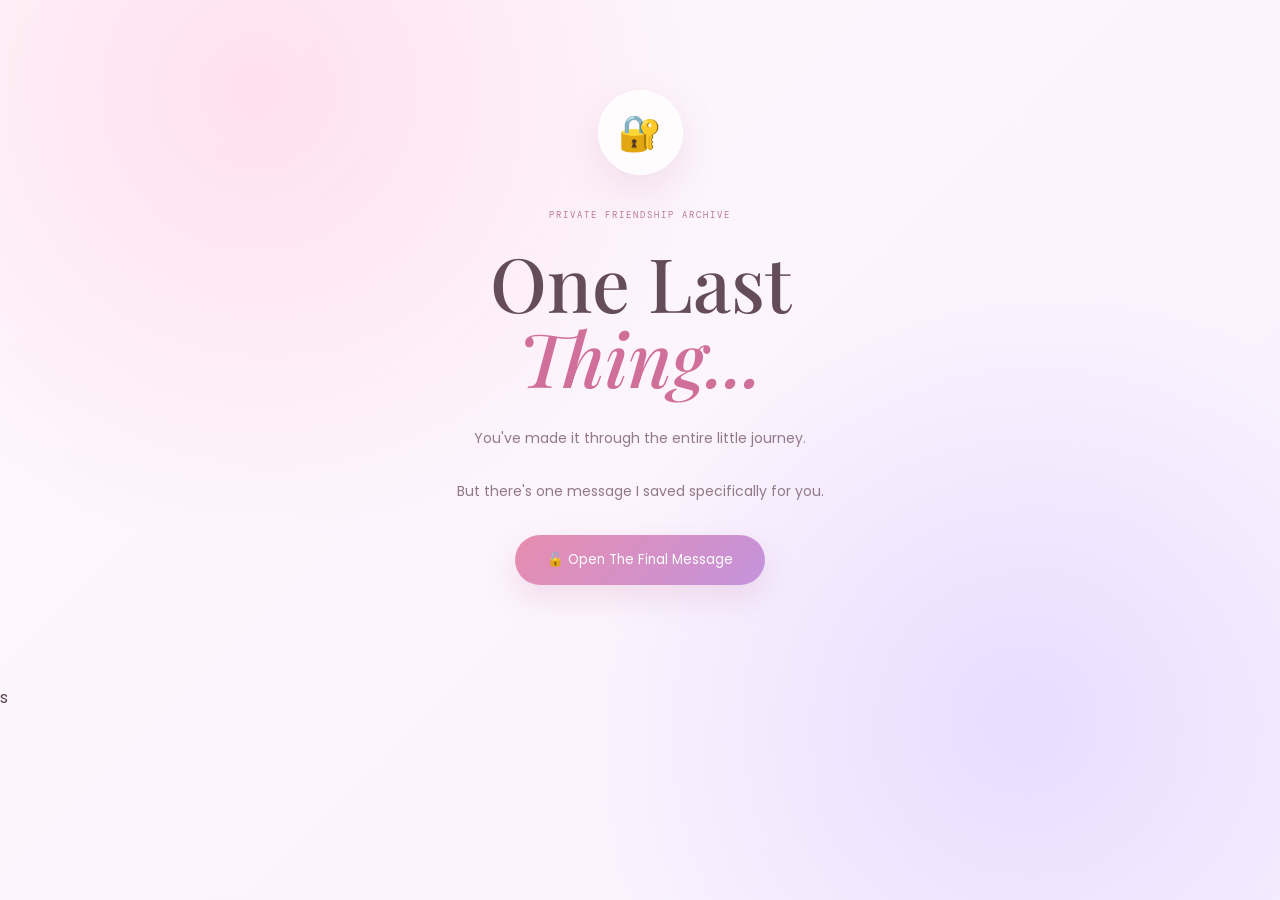
==== final.html @ cab94ed9 "Add files via upload" ====
<!DOCTYPE html>
<html lang="en">

<head>

    <meta charset="UTF-8">

    <meta
        name="viewport"
        content="width=device-width, initial-scale=1.0"
    >

    <title>One Last Thing ♡</title>

    <link
        rel="stylesheet"
        href="style.css"
    >

</head>


<body class="final-page">


    <!-- =========================
         BACKGROUND
    ========================== -->

    <div class="final-background">

        <span>♡</span>
        <span>✦</span>
        <span>🌸</span>
        <span>♡</span>
        <span>🦋</span>
        <span>✧</span>
        <span>🌷</span>
        <span>♡</span>

    </div>


    <!-- =========================
         FINAL CONTAINER
    ========================== -->

    <main class="final-container">


        <!-- =========================
             LOCKED INTRO
        ========================== -->

        <section
            id="finalIntro"
            class="final-intro"
        >

            <div class="final-lock">

                🔐

            </div>


            <span class="final-system">

                PRIVATE FRIENDSHIP ARCHIVE

            </span>


            <h1>

                One Last

                <span>Thing...</span>

            </h1>


            <p>

                You've made it through
                the entire little journey.

                <br><br>

                But there's one message
                I saved specifically for you.

            </p>


            <button
                class="unlock-button"
                onclick="unlockFinal()"
            >

                🔓 Open The Final Message

            </button>

        </section>


        <!-- =========================
             FINAL MESSAGE
        ========================== -->

        <section
            id="finalMessage"
            class="final-message"
        >


            <div class="final-flower">

                🌷

            </div>


            <span class="final-label">

                TO SOMEONE VERY SPECIAL

            </span>


            <h2>

                Happy Birthday,

                <span>Beautiful Soul ♡</span>

            </h2>


            <div class="final-divider">

                ✦ ───────── ✦

            </div>


            <!-- PERSONAL MESSAGE -->

            <div class="final-letter">


                <p>

                    Eight years.

                </p>


                <p>

                    Honestly, when I think about it,
                    I don't even know how eight years
                    passed so quickly.

                </p>


                <p>

                    We've been through different
                    seasons of life, different places,
                    different situations and so many
                    changes.

                    And even though distance means
                    we can't always be there beside
                    each other...

                    somehow, our friendship never
                    really felt distant.

                </p>


                <p>

                    That's something I'll always be
                    grateful for.

                </p>


                <p>

                    You're one of those people who
                    became a part of my life without
                    me realizing just how important
                    that would become.

                </p>


                <p>

                    And after eight years, I just want
                    you to know that I'm genuinely
                    thankful that I met you.

                </p>


                <p>

                    Thank you for every conversation.

                    Every laugh.

                    Every random moment.

                    Every memory.

                    And even the moments where we
                    didn't talk but somehow still
                    remained friends.

                </p>


                <p>

                    I hope you never forget how
                    special you are.

                </p>


                <p>

                    Not just today because it's your
                    birthday...

                    but every day.

                </p>


                <p class="final-highlight">

                    I hope life is kind to you.

                    I hope you achieve the things
                    you've been dreaming about.

                    I hope you meet people who
                    appreciate your heart.

                    And I hope you always have a
                    reason to smile. My PUBG BUDDY!

                </p>


                <p>

                    And wherever life takes us...

                    I hope we never become strangers.

                </p>


                <p>

                    Eight years down.

                    Hopefully many more to go.

                </p>


                <p class="signature">

                    Happy Birthday. ♡

                    <br><br>

                    I'm really glad you're part
                    of my story. Oh wag iiyak ha enjoy mo lang birthday mo. Hahaha (alam konaman dika iiyak tho, pero incase  hahaha)
                </p>


            </div>


            <!-- =========================
                 YEARS BADGE
            ========================== -->

            <div class="final-years">

                <strong>

                    8

                </strong>

                <span>

                    YEARS

                    <br>

                    OF FRIENDSHIP

                </span>

            </div>


            <!-- =========================
                 FINAL BUTTON
            ========================== -->

            <button
                class="forever-button"
                onclick="showEnding()"
            >

                🌸 Keep This Message

            </button>


        </section>


        <!-- =========================
             FINAL ENDING
        ========================== -->

        <section
            id="finalEnding"
            class="final-ending"
        >

            <div class="ending-hearts">

                ♡　♡　♡

            </div>


            <div class="big-heart">

                💗

            </div>


            <h2>

                And that's it.

            </h2>


            <p>

                No more surprises.

                <br>

                No more hidden pages.

                <br><br>

                Just one simple truth:

            </p>


            <h3>

                I'm really lucky

                <span>

                    to call you my friend.

                </span>

            </h3>


            <div class="ending-flower">

                🌷

            </div>


            <p class="ending-small">

                Happy Birthday, always. Enjoy your special day!♡

            </p>


            <div class="ending-year">

                2018 — ∞

            </div>

        </section>


    </main>


    <script>

        function unlockFinal() {

            const intro =
                document.getElementById(
                    "finalIntro"
                );

            const message =
                document.getElementById(
                    "finalMessage"
                );


            intro.classList.add(
                "unlocking"
            );


            setTimeout(() => {

                intro.style.display =
                    "none";

                message.classList.add(
                    "show"
                );


                window.scrollTo({
                    top: 0,
                    behavior: "smooth"
                });


            }, 900);

        }


        function showEnding() {

            const message =
                document.getElementById(
                    "finalMessage"
                );

            const ending =
                document.getElementById(
                    "finalEnding"
                );


            message.classList.add(
                "finished"
            );


            setTimeout(() => {

                ending.classList.add(
                    "show"
                );


                ending.scrollIntoView({
                    behavior: "smooth"
                });


                createHeartBurst();

            }, 700);

        }


        function createHeartBurst() {

            const hearts = [
                "♡",
                "💗",
                "🌸",
                "✨",
                "💕",
                "🌷"
            ];


            for (
                let i = 0;
                i < 25;
                i++
            ) {

                const heart =
                    document.createElement(
                        "span"
                    );


                heart.className =
                    "burst-heart";


                heart.innerHTML =
                    hearts[
                        Math.floor(
                            Math.random()
                            * hearts.length
                        )
                    ];


                heart.style.left =
                    Math.random() * 100 + "%";


                heart.style.animationDelay =
                    Math.random() * 1.5 + "s";


                heart.style.fontSize =
                    (12 +
                    Math.random() * 18)
                    + "px";


                document.body.appendChild(
                    heart
                );


                setTimeout(() => {

                    heart.remove();

                }, 4000);

            }

        }

    </script>
    <audio id="birthdayMusic" loop preload="auto">
    <source
        src="assets/music/sepfinal.mp3"
        type="audio/mpeg"
    >
</audio>

<script>

const music =
    document.getElementById("birthdayMusic");

const params =
    new URLSearchParams(
        window.location.search
    );

if (params.get("playMusic") === "true") {

    music.volume = 0.35;

    music.play().catch(error => {

        console.log(
            "Browser blocked autoplay:",
            error
        );

    });

}

</script>



</body>

</html>s
---- style.css ----
@import url('https://fonts.googleapis.com/css2?family=DM+Mono:wght@400;500&family=Playfair+Display:wght@400;500;600&family=Poppins:wght@300;400;500;600&display=swap');

* {
    margin: 0;
    padding: 0;
    box-sizing: border-box;
}

:root {
    --pink: #e98bb3;
    --dark-pink: #c85f8e;
    --soft-pink: #fff1f7;
    --lavender: #eee5ff;
    --text: #594450;
    --white: #ffffff;
}

body {
    min-height: 100vh;
    overflow-x: hidden;
    overflow-y: auto;

    font-family: 'Poppins', sans-serif;

    background:
        radial-gradient(circle at 20% 20%, #ffe4f0 0%, transparent 35%),
        radial-gradient(circle at 80% 80%, #e9ddff 0%, transparent 35%),
        linear-gradient(135deg, #fff7fb, #f8f1ff);

    color: var(--text);
}

/* Birthday.exe boot screen */
body:not(.birthday-page):not(.memories-page):not(.timeline-page):not(.wish-page) {
    overflow: hidden;
}

/* =========================
   BACKGROUND
========================= */

.background {
    position: fixed;
    inset: 0;
    overflow: hidden;
    pointer-events: none;
}

.sparkle {
    position: absolute;

    color: rgba(217, 120, 164, 0.35);

    font-size: 25px;

    animation:
        float 6s ease-in-out infinite,
        sparkle 3s ease-in-out infinite;
}

.sparkle-1 {
    top: 12%;
    left: 12%;
}

.sparkle-2 {
    top: 25%;
    right: 15%;
    animation-delay: 1s;
}

.sparkle-3 {
    bottom: 20%;
    left: 18%;
    animation-delay: 2s;
}

.sparkle-4 {
    bottom: 15%;
    right: 20%;
    font-size: 40px;
    animation-delay: 1.5s;
}

.sparkle-5 {
    top: 50%;
    left: 50%;
    animation-delay: 0.5s;
}

@keyframes float {

    0%,
    100% {
        transform: translateY(0);
    }

    50% {
        transform: translateY(-20px);
    }
}

@keyframes sparkle {

    0%,
    100% {
        opacity: 0.25;
        transform: scale(1);
    }

    50% {
        opacity: 0.8;
        transform: scale(1.3);
    }
}

/* =========================
   MAIN
========================= */

.welcome-screen {
    min-height: 100vh;

    display: flex;
    justify-content: center;
    align-items: center;

    padding: 25px;
}

/* =========================
   SYSTEM WINDOW
========================= */

.system-card {
    width: min(620px, 100%);

    background: rgba(255, 255, 255, 0.72);

    border: 1px solid rgba(255, 255, 255, 0.9);

    border-radius: 28px;

    box-shadow:
        0 30px 80px rgba(180, 115, 150, 0.18),
        inset 0 1px 0 rgba(255, 255, 255, 0.8);

    backdrop-filter: blur(20px);

    overflow: hidden;

    animation: appear 1s ease;
}

@keyframes appear {

    from {
        opacity: 0;
        transform: translateY(30px) scale(0.96);
    }

    to {
        opacity: 1;
        transform: translateY(0) scale(1);
    }
}

/* =========================
   WINDOW BAR
========================= */

.window-top {
    height: 52px;

    display: flex;
    align-items: center;
    justify-content: space-between;

    padding: 0 20px;

    background: rgba(255, 255, 255, 0.55);

    border-bottom: 1px solid rgba(220, 180, 200, 0.2);
}

.window-title {
    font-family: 'DM Mono', monospace;

    font-size: 13px;

    color: #9c6b82;
}

.window-buttons {
    display: flex;
    gap: 7px;
}

.window-buttons span {
    width: 27px;
    height: 27px;

    display: flex;
    justify-content: center;
    align-items: center;

    border-radius: 50%;

    background: rgba(230, 160, 190, 0.12);

    color: #b77b96;

    font-size: 13px;
}

/* =========================
   CONTENT
========================= */

.system-content {
    text-align: center;

    padding: 55px 55px 45px;
}

.heart-icon {
    width: 75px;
    height: 75px;

    margin: auto;
    margin-bottom: 25px;

    display: flex;
    justify-content: center;
    align-items: center;

    border-radius: 50%;

    background: linear-gradient(
        135deg,
        #ffe2ee,
        #f1e6ff
    );

    color: var(--dark-pink);

    font-size: 36px;

    box-shadow:
        0 12px 30px rgba(200, 100, 150, 0.15);

    animation: heartbeat 2s ease-in-out infinite;
}

@keyframes heartbeat {

    0%,
    100% {
        transform: scale(1);
    }

    50% {
        transform: scale(1.08);
    }
}

h1 {
    font-family: 'Playfair Display', serif;

    font-size: clamp(38px, 6vw, 58px);

    font-weight: 500;

    line-height: 1.1;

    color: #674b59;
}

h1 span {
    display: block;

    color: var(--dark-pink);

    font-style: italic;
}

.subtitle {
    margin-top: 18px;

    font-size: 14px;

    line-height: 1.8;

    color: #8d7480;
}

.subtitle span {
    color: var(--dark-pink);

    font-weight: 500;
}

/* =========================
   LOADING
========================= */

.loading-area {
    margin-top: 35px;

    text-align: left;
}

.status-text {
    display: flex;
    justify-content: space-between;

    margin-bottom: 9px;

    font-family: 'DM Mono', monospace;

    font-size: 11px;

    color: #9c7d8b;
}

.progress-container {
    width: 100%;
    height: 8px;

    border-radius: 20px;

    background: #f3e3eb;

    overflow: hidden;
}

#progressBar {
    width: 0%;
    height: 100%;

    border-radius: 20px;

    background: linear-gradient(
        90deg,
        #e98bb3,
        #c993df
    );

    transition: width 0.3s ease;
}

/* =========================
   CHECKS
========================= */

.system-checks {
    margin-top: 25px;

    text-align: left;

    font-family: 'DM Mono', monospace;

    font-size: 11px;

    color: #967f89;
}

.system-checks p {
    margin: 7px 0;
}

.system-checks span {
    color: #d77da5;

    margin-right: 8px;
}

/* =========================
   BUTTON
========================= */

#openButton {
    margin-top: 30px;

    width: 100%;

    padding: 15px;

    border: none;

    border-radius: 50px;

    background: linear-gradient(
        135deg,
        #e98bb3,
        #c891dc
    );

    color: white;

    font-family: 'Poppins', sans-serif;

    font-size: 14px;

    font-weight: 500;

    cursor: pointer;

    box-shadow:
        0 10px 25px rgba(205, 120, 160, 0.25);

    transition: 0.3s ease;
}

#openButton:not(:disabled):hover {
    transform: translateY(-3px);

    box-shadow:
        0 15px 30px rgba(205, 120, 160, 0.35);
}

#openButton:disabled {
    opacity: 0.6;

    cursor: not-allowed;
}

.tiny-note {
    margin-top: 15px;

    font-size: 10px;

    color: #b29ca6;
}

/* =========================
   MOBILE
========================= */

@media (max-width: 600px) {

    .welcome-screen {
        padding: 15px;
    }

    .system-card {
        border-radius: 22px;
    }

    .system-content {
        padding: 40px 25px 35px;
    }

    .heart-icon {
        width: 65px;
        height: 65px;

        font-size: 30px;
    }

    .window-top {
        padding: 0 15px;
    }

    .window-buttons span {
        width: 23px;
        height: 23px;
    }
}

/* =========================
   PAGE TRANSITION
========================= */

body {
    transition: opacity 0.8s ease;
}

body.fade-out {
    opacity: 0;
}

/* ==================================================
   BIRTHDAY PAGE
================================================== */

.birthday-page {

    min-height: 100vh;

    overflow-x: hidden;

    background:

        radial-gradient(
            circle at 15% 20%,
            #ffe1ed,
            transparent 35%
        ),

        radial-gradient(
            circle at 85% 80%,
            #e8ddff,
            transparent 35%
        ),

        linear-gradient(
            135deg,
            #fff7fb,
            #f7f0ff
        );

}


/* ==================================================
   FLOATING ELEMENTS
================================================== */

.floating-elements {

    position: fixed;

    inset: 0;

    pointer-events: none;

    overflow: hidden;

}


.floating-elements span {

    position: absolute;

    bottom: -50px;

    font-size: 24px;

    opacity: 0.35;

    animation: floatUp 12s linear infinite;

}


.floating-elements span:nth-child(1) {
    left: 10%;
    animation-delay: 0s;
}

.floating-elements span:nth-child(2) {
    left: 22%;
    animation-delay: 3s;
}

.floating-elements span:nth-child(3) {
    left: 38%;
    animation-delay: 6s;
}

.floating-elements span:nth-child(4) {
    left: 50%;
    animation-delay: 1s;
}

.floating-elements span:nth-child(5) {
    left: 65%;
    animation-delay: 5s;
}

.floating-elements span:nth-child(6) {
    left: 75%;
    animation-delay: 2s;
}

.floating-elements span:nth-child(7) {
    left: 88%;
    animation-delay: 7s;
}

.floating-elements span:nth-child(8) {
    left: 95%;
    animation-delay: 4s;
}


@keyframes floatUp {

    0% {

        transform:
            translateY(0)
            rotate(0deg);

        opacity: 0;

    }

    15% {
        opacity: 0.4;
    }

    85% {
        opacity: 0.4;
    }

    100% {

        transform:
            translateY(-110vh)
            rotate(360deg);

        opacity: 0;

    }

}


/* ==================================================
   MAIN CONTAINER
================================================== */

.birthday-container {

    min-height: 100svh;

    display: flex;

    align-items: center;

    justify-content: center;

    padding: 30px;

}


.birthday-card {

    width: min(700px, 100%);

    padding: 65px 55px;

    text-align: center;

    background:
        rgba(255, 255, 255, 0.72);

    border:
        1px solid
        rgba(255, 255, 255, 0.9);

    border-radius: 35px;

    backdrop-filter: blur(20px);

    box-shadow:
        0 30px 90px
        rgba(180, 115, 150, 0.18);

    animation:
        birthdayAppear 1.2s ease;

}


@keyframes birthdayAppear {

    from {

        opacity: 0;

        transform:
            translateY(40px)
            scale(0.95);

    }

    to {

        opacity: 1;

        transform:
            translateY(0)
            scale(1);

    }

}


/* ==================================================
   TITLE
================================================== */

.small-label {

    font-family:
        'DM Mono',
        monospace;

    font-size: 10px;

    letter-spacing: 2px;

    color: #b27b95;

    margin-bottom: 25px;

}


.birthday-flower {

    font-size: 50px;

    margin-bottom: 15px;

    animation:
        flowerFloat 3s ease-in-out infinite;

}


@keyframes flowerFloat {

    0%,
    100% {

        transform:
            translateY(0);

    }

    50% {

        transform:
            translateY(-8px);

    }

}


.birthday-title {

    font-family:
        'Playfair Display',
        serif;

    font-size:
        clamp(42px, 7vw, 70px);

    line-height: 1.1;

    font-weight: 500;

    color: #624957;

}


.birthday-title span {

    display: block;

    color: #d26d9b;

    font-style: italic;

}


.birthday-intro {

    max-width: 480px;

    margin:
        25px auto 0;

    font-size: 15px;

    line-height: 1.9;

    color: #8e7480;

}


/* ==================================================
   DIVIDER
================================================== */

.divider {

    display: flex;

    align-items: center;

    gap: 15px;

    margin:
        35px auto;

    max-width: 350px;

    color: #db8cad;

}


.divider::before,
.divider::after {

    content: "";

    flex: 1;

    height: 1px;

    background:
        linear-gradient(
            90deg,
            transparent,
            #e7b8ca,
            transparent
        );

}


/* ==================================================
   MESSAGE
================================================== */

.birthday-message {

    font-family:
        'Playfair Display',
        serif;

    font-size: 22px;

    line-height: 1.7;

    color: #765b68;

}


/* ==================================================
   YEARS
================================================== */

.years-badge {

    width: 130px;

    height: 130px;

    margin:
        35px auto;

    border-radius: 50%;

    display: flex;

    flex-direction: column;

    justify-content: center;

    align-items: center;

    background:
        linear-gradient(
            135deg,
            #ffe0ed,
            #eee3ff
        );

    box-shadow:
        0 15px 35px
        rgba(200, 120, 160, 0.15);

}


.years-badge strong {

    font-family:
        'Playfair Display',
        serif;

    font-size: 50px;

    line-height: 1;

    color: #d16f9b;

}


.years-badge span {

    margin-top: 5px;

    font-size: 9px;

    letter-spacing: 1px;

    text-transform: uppercase;

    color: #9d7c8c;

}


/* ==================================================
   DISTANCE
================================================== */

.distance-message {

    font-size: 14px;

    line-height: 2;

    color: #967e89;

}


.distance-message strong {

    color: #d16f9b;

    font-family:
        'Playfair Display',
        serif;

    font-size: 23px;

}

/* ==================================================
   MEMORY BUTTON LOCK SYSTEM
================================================== */

.memory-button.locked {

    opacity: 0.45;

    filter: grayscale(0.4);

    cursor: not-allowed;

    box-shadow: none;

}


.memory-button.unlocked {

    opacity: 1;

    filter: none;

    cursor: pointer;

    animation:
        unlockButton 0.8s ease;

}


@keyframes unlockButton {

    0% {

        transform: scale(0.9);

        opacity: 0;

    }

    60% {

        transform: scale(1.05);

    }

    100% {

        transform: scale(1);

        opacity: 1;

    }

}


.memory-button.unlocked:hover {

    transform: translateY(-3px);

}


/* ==================================================
   BUTTON
================================================== */

.message-button {

    margin-top: 35px;

    padding:
        15px 35px;

    border: none;

    border-radius: 50px;

    background:
        linear-gradient(
            135deg,
            #e78caf,
            #c792dc
        );

    color: white;

    font-family:
        'Poppins',
        sans-serif;

    font-size: 14px;

    cursor: pointer;

    box-shadow:
        0 12px 30px
        rgba(205, 120, 160, 0.25);

    transition:
        0.3s ease;

}


.message-button:hover {

    transform:
        translateY(-4px);

    box-shadow:
        0 18px 35px
        rgba(205, 120, 160, 0.35);

}


/* ==================================================
   LETTER MODAL
================================================== */

.letter-overlay {

    position: fixed;

    inset: 0;

    z-index: 100;

    display: flex;

    justify-content: center;

    align-items: center;

    padding: 20px;

    background:
        rgba(80, 50, 70, 0.25);

    backdrop-filter:
        blur(10px);

    opacity: 0;

    visibility: hidden;

    transition:
        0.4s ease;

}


.letter-overlay.show {

    opacity: 1;

    visibility: visible;

}


.letter {

    position: relative;

    width:
        min(650px, 100%);

    max-height:
        85vh;

    overflow-y: auto;

    padding:
        55px;

    background:
        #fffafc;

    border-radius:
        25px;

    box-shadow:
        0 30px 100px
        rgba(100, 60, 80, 0.25);

    transform:
        translateY(30px)
        scale(0.95);

    transition:
        0.5s ease;

}


.letter-overlay.show .letter {

    transform:
        translateY(0)
        scale(1);

}


.close-letter {

    position: absolute;

    top: 15px;

    right: 18px;

    width: 35px;

    height: 35px;

    border: none;

    border-radius: 50%;

    background:
        #f8e8ef;

    color: #b87190;

    font-size: 22px;

    cursor: pointer;

}


.letter-flower {

    text-align: center;

    font-size: 40px;

}


.letter h2 {

    margin:
        10px 0 30px;

    text-align: center;

    font-family:
        'Playfair Display',
        serif;

    font-size: 35px;

    font-weight: 500;

    color: #6b4d5b;

}


.letter-content {

    font-family:
        'Playfair Display',
        serif;

    font-size: 17px;

    line-height: 1.9;

    color: #765e69;

}


.letter-content p {

    margin-bottom: 20px;

}


.signature {

    text-align: right;

    color: #d0749e;

    font-style: italic;

}


/* ==================================================
   MOBILE
================================================== */

/* ==================================================
   MOBILE / PHONE OPTIMIZATION
================================================== */

@media (max-width: 600px) {
  html,
    body {
        width: 100%;
        min-height: 100%;
    }

    body {
        overflow-x: hidden;
       
    }


    /* =========================
       WELCOME SCREEN
    ========================= */

    .welcome-screen {
        min-height: 100svh;
        padding: 14px;
    }

    .system-card {
        width: 100%;
        max-height: 94svh;
        border-radius: 22px;
    }

    .window-top {
        height: 46px;
        padding: 0 14px;
    }

    .window-title {
        font-size: 11px;
    }

    .window-buttons {
        gap: 5px;
    }

    .window-buttons span {
        width: 22px;
        height: 22px;
        font-size: 11px;
    }

    .system-content {
        padding: 35px 20px 28px;
    }

    .heart-icon {
        width: 62px;
        height: 62px;
        margin-bottom: 20px;
        font-size: 28px;
    }

    h1 {
        font-size: 40px;
    }

    .subtitle {
        margin-top: 15px;
        font-size: 13px;
        line-height: 1.7;
    }

    .loading-area {
        margin-top: 28px;
    }

    .status-text {
        font-size: 9px;
    }

    .system-checks {
        margin-top: 20px;
        font-size: 9px;
    }

    .system-checks p {
        margin: 6px 0;
    }

    #openButton {
        margin-top: 25px;
        padding: 14px;
        font-size: 13px;
    }


    /* =========================
       BIRTHDAY PAGE
    ========================= */

    .birthday-container {
        min-height: 100svh;
        padding: 18px 12px;
        align-items: flex-start;
    }

    .birthday-card {
        width: 100%;
        margin: 20px 0;
        padding: 42px 22px 35px;
        border-radius: 25px;
    }

    .small-label {
        font-size: 8px;
        letter-spacing: 1.4px;
        line-height: 1.6;
    }

    .birthday-flower {
        font-size: 42px;
    }

    .birthday-title {
        font-size: clamp(38px, 12vw, 48px);
        line-height: 1.05;
    }

    .birthday-intro {
        margin-top: 18px;
        font-size: 13px;
        line-height: 1.8;
    }

    .divider {
        margin: 28px auto;
    }

    .birthday-message {
        font-size: 19px;
        line-height: 1.6;
    }


    /* =========================
       8 YEARS BADGE
    ========================= */

    .years-badge {
        width: 110px;
        height: 110px;
        margin: 28px auto;
    }

    .years-badge strong {
        font-size: 42px;
    }

    .years-badge span {
        font-size: 8px;
    }


    /* =========================
       DISTANCE MESSAGE
    ========================= */

    .distance-message {
        font-size: 13px;
        line-height: 2;
    }

    .distance-message strong {
        font-size: 21px;
    }


    /* =========================
       BUTTON
    ========================= */

    .message-button {
        width: 100%;
        margin-top: 28px;
        padding: 15px 20px;
        font-size: 13px;

        /* Better touch target */
        min-height: 50px;
    }


    /* =========================
       LETTER
    ========================= */

    .letter-overlay {
        padding: 12px;
        align-items: center;
    }

    .letter {
        width: 100%;
        max-height: 90svh;
        padding: 42px 22px 30px;
        border-radius: 22px;

        /* Enable smooth phone scrolling */
        overflow-y: auto;
        -webkit-overflow-scrolling: touch;
    }

    .close-letter {
        top: 12px;
        right: 12px;

        width: 38px;
        height: 38px;

        font-size: 22px;

        /* Easier to tap */
        min-width: 38px;
        min-height: 38px;
    }

    .letter-flower {
        font-size: 34px;
    }

    .letter h2 {
        margin: 8px 0 25px;
        font-size: 31px;
    }

    .letter-content {
        font-size: 16px;
        line-height: 1.85;
    }

    .letter-content p {
        margin-bottom: 18px;
    }


    /* =========================
       FLOATING DECORATIONS
    ========================= */

    .floating-elements span {
        font-size: 18px;
    }

    .memory-button {

    width: 100%;

    min-height: 50px;

    font-size: 13px;

}

}

/* ==================================================
   TOUCH DEVICE IMPROVEMENTS
================================================== */

@media (hover: none) and (pointer: coarse) {

    #openButton:not(:disabled):active {
        transform: scale(0.97);
    }

    .message-button:active {
        transform: scale(0.97);
    }

    .close-letter:active {
        transform: scale(0.92);
    }

}

/* ==================================================
   MEMORY BUTTON
================================================== */

.memory-button {

    display: block;

    width: min(350px, 100%);

    margin: 15px auto 0;

    padding: 14px 25px;

    border: 1px solid #e6b8ca;

    border-radius: 50px;

    background: rgba(255, 255, 255, 0.55);

    color: #b9698b;

    font-family:
        'Poppins',
        sans-serif;

    font-size: 13px;

    cursor: pointer;

    transition: 0.3s ease;

}

.memory-button:hover {

    background: #fff;

    transform: translateY(-3px);

    box-shadow:
        0 10px 25px
        rgba(205, 120, 160, 0.15);

}

/* ==================================================
   MEMORY GARDEN
================================================== */

.memories-page {

    min-height: 100vh;

    overflow-x: hidden;

    background:

        radial-gradient(
            circle at 10% 10%,
            #ffe4ef,
            transparent 35%
        ),

        radial-gradient(
            circle at 90% 90%,
            #e9e0ff,
            transparent 35%
        ),

        linear-gradient(
            135deg,
            #fff8fb,
            #f8f2ff
        );

}


/* =========================
   BACKGROUND
========================= */

.memory-background {

    position: fixed;

    inset: 0;

    overflow: hidden;

    pointer-events: none;

    z-index: 0;

}


.memory-background span {

    position: absolute;

    bottom: -50px;

    opacity: 0.3;

    font-size: 22px;

    animation:
        gardenFloat 14s linear infinite;

}


.memory-background span:nth-child(1) {
    left: 8%;
    animation-delay: 0s;
}

.memory-background span:nth-child(2) {
    left: 20%;
    animation-delay: 4s;
}

.memory-background span:nth-child(3) {
    left: 37%;
    animation-delay: 7s;
}

.memory-background span:nth-child(4) {
    left: 52%;
    animation-delay: 2s;
}

.memory-background span:nth-child(5) {
    left: 68%;
    animation-delay: 6s;
}

.memory-background span:nth-child(6) {
    left: 82%;
    animation-delay: 3s;
}

.memory-background span:nth-child(7) {
    left: 94%;
    animation-delay: 9s;
}


@keyframes gardenFloat {

    0% {

        transform:
            translateY(0)
            rotate(0deg);

        opacity: 0;

    }

    15% {

        opacity: 0.35;

    }

    85% {

        opacity: 0.35;

    }

    100% {

        transform:
            translateY(-110vh)
            rotate(360deg);

        opacity: 0;

    }

}


/* =========================
   CONTAINER
========================= */

.memories-container {

    position: relative;

    z-index: 1;

    width: min(1050px, 100%);

    margin: auto;

    padding:
        80px 25px;

}


/* =========================
   HEADER
========================= */

.memories-header {

    text-align: center;

    max-width: 650px;

    margin:
        0 auto 60px;

}


.memory-label {

    font-family:
        'DM Mono',
        monospace;

    font-size: 10px;

    letter-spacing: 2px;

    color: #b77a95;

}


.memories-header h1 {

    margin-top: 20px;

    font-family:
        'Playfair Display',
        serif;

    font-size:
        clamp(45px, 7vw, 70px);

    font-weight: 500;

    line-height: 1.05;

    color: #644c59;

}


.memories-header h1 span {

    display: block;

    color: #d16f9b;

    font-style: italic;

}


.memories-header p {

    margin-top: 20px;

    font-size: 14px;

    line-height: 1.9;

    color: #927b87;

}


/* =========================
   MEMORY GRID
========================= */

.memory-grid {

    display: grid;

    grid-template-columns:
        repeat(2, 1fr);

    gap: 35px;

}


/* =========================
   MEMORY CARD
========================= */

.memory-card {

    padding: 15px;

    background:
        rgba(255, 255, 255, 0.7);

    border:
        1px solid
        rgba(255, 255, 255, 0.9);

    border-radius: 20px;

    box-shadow:
        0 20px 50px
        rgba(180, 115, 150, 0.12);

    transition:
        transform 0.4s ease,
        box-shadow 0.4s ease;

}


.memory-card:nth-child(even) {

    transform:
        translateY(25px);

}


.memory-card:hover {

    transform:
        translateY(-8px)
        rotate(-1deg);

    box-shadow:
        0 25px 60px
        rgba(180, 115, 150, 0.2);

}


.memory-card:nth-child(even):hover {

    transform:
        translateY(15px)
        rotate(1deg);

}


/* =========================
   PHOTO
========================= */

.photo-frame {

    position: relative;

    width: 100%;

    aspect-ratio: 4 / 3;

    overflow: hidden;

    border-radius: 14px;

    background:
        linear-gradient(
            135deg,
            #ffe5ef,
            #eee4ff
        );

}


.photo-frame img {

    width: 100%;

    height: 100%;

    object-fit: cover;

    display: block;

    transition:
        transform 0.6s ease;

}


.memory-card:hover
.photo-frame img {

    transform:
        scale(1.05);

}


/* =========================
   MEMORY INFO
========================= */

.memory-info {

    padding:
        18px 8px 8px;

}


.memory-info span {

    font-family:
        'DM Mono',
        monospace;

    font-size: 9px;

    letter-spacing: 1px;

    color: #d07a9d;

}


.memory-info h2 {

    margin-top: 8px;

    font-family:
        'Playfair Display',
        serif;

    font-size: 25px;

    font-weight: 500;

    color: #684e5c;

}


.memory-info p {

    margin-top: 8px;

    font-size: 12px;

    line-height: 1.7;

    color: #967f89;

}


/* =========================
   FOOTER
========================= */

.memory-footer {

    text-align: center;

    margin-top: 90px;

}


.memory-footer p {

    font-family:
        'Playfair Display',
        serif;

    font-size: 20px;

    font-style: italic;

    color: #866c79;

}


.memory-footer button {

    margin-top: 20px;

    padding:
        14px 30px;

    border: none;

    border-radius: 50px;

    background:
        linear-gradient(
            135deg,
            #e78daf,
            #c895dc
        );

    color: white;

    font-family:
        'Poppins',
        sans-serif;

    cursor: pointer;

    box-shadow:
        0 10px 25px
        rgba(205, 120, 160, 0.2);

}


/* =========================
   MOBILE
========================= */

@media (max-width: 700px) {

    .memories-container {

        padding:
            55px 15px;

    }


    .memories-header {

        margin-bottom: 40px;

    }


    .memories-header h1 {

        font-size:
            clamp(40px, 12vw, 52px);

    }


    .memory-grid {

        grid-template-columns: 1fr;

        gap: 25px;

    }


    .memory-card {

        padding: 12px;

    }


    .memory-card:nth-child(even) {

        transform: none;

    }


    .memory-card:hover,
    .memory-card:nth-child(even):hover {

        transform: none;

    }


    .memory-info {

        padding:
            16px 6px 7px;

    }


    .memory-info h2 {

        font-size: 23px;

    }


    .memory-info p {

        font-size: 12px;

    }


    .memory-footer {

        margin-top: 55px;

    }


    .memory-footer button {

        width: 100%;

        min-height: 50px;

    }

}

/* ==================================================
   8 YEAR TIMELINE
================================================== */

.timeline-page {

    min-height: 100vh;

    overflow-x: hidden;

    background:

        radial-gradient(
            circle at 15% 15%,
            #ffe3ee,
            transparent 35%
        ),

        radial-gradient(
            circle at 85% 85%,
            #e8deff,
            transparent 35%
        ),

        linear-gradient(
            135deg,
            #fff8fb,
            #f8f2ff
        );

}


/* =========================
   BACKGROUND
========================= */

.timeline-background {

    position: fixed;

    inset: 0;

    pointer-events: none;

    overflow: hidden;

}


.timeline-background span {

    position: absolute;

    bottom: -40px;

    font-size: 22px;

    opacity: 0.3;

    animation:
        timelineFloat 13s linear infinite;

}


.timeline-background span:nth-child(1) {
    left: 5%;
}

.timeline-background span:nth-child(2) {
    left: 18%;
    animation-delay: 3s;
}

.timeline-background span:nth-child(3) {
    left: 35%;
    animation-delay: 6s;
}

.timeline-background span:nth-child(4) {
    left: 50%;
    animation-delay: 1s;
}

.timeline-background span:nth-child(5) {
    left: 68%;
    animation-delay: 4s;
}

.timeline-background span:nth-child(6) {
    left: 82%;
    animation-delay: 7s;
}

.timeline-background span:nth-child(7) {
    left: 94%;
    animation-delay: 2s;
}


@keyframes timelineFloat {

    0% {

        transform:
            translateY(0)
            rotate(0deg);

        opacity: 0;

    }

    15% {
        opacity: 0.35;
    }

    85% {
        opacity: 0.35;
    }

    100% {

        transform:
            translateY(-110vh)
            rotate(360deg);

        opacity: 0;

    }

}


/* =========================
   CONTAINER
========================= */

.timeline-container {

    position: relative;

    z-index: 1;

    width:
        min(900px, 100%);

    margin: auto;

    padding:
        80px 25px;

}


/* =========================
   HEADER
========================= */

.timeline-header {

    max-width: 650px;

    margin:
        0 auto 80px;

    text-align: center;

}


.timeline-label {

    font-family:
        'DM Mono',
        monospace;

    font-size: 10px;

    letter-spacing: 2px;

    color: #b57993;

}


.timeline-header h1 {

    margin-top: 20px;

    font-family:
        'Playfair Display',
        serif;

    font-size:
        clamp(45px, 7vw, 70px);

    font-weight: 500;

    line-height: 1.05;

    color: #654c59;

}


.timeline-header h1 span {

    display: block;

    color: #d16f9b;

    font-style: italic;

}


.timeline-header p {

    margin-top: 25px;

    font-size: 14px;

    line-height: 1.9;

    color: #917a86;

}


/* =========================
   TIMELINE LINE
========================= */

.timeline {

    position: relative;

    padding:
        20px 0;

}


.timeline::before {

    content: "";

    position: absolute;

    left: 50%;

    top: 0;

    bottom: 0;

    width: 2px;

    transform:
        translateX(-50%);

    background:
        linear-gradient(
            to bottom,
            transparent,
            #e3afc4,
            #d99abb,
            #e3afc4,
            transparent
        );

}


/* =========================
   TIMELINE ITEM
========================= */

.timeline-item {

    position: relative;

    display: flex;

    width: 100%;

    margin-bottom: 70px;

}


.timeline-item:nth-child(odd) {

    justify-content:
        flex-start;

    padding-right: 52%;

}


.timeline-item:nth-child(even) {

    justify-content:
        flex-end;

    padding-left: 52%;

}


/* =========================
   DOT
========================= */

.timeline-dot {

    position: absolute;

    left: 50%;

    top: 20px;

    width: 45px;

    height: 45px;

    transform:
        translateX(-50%);

    display: flex;

    align-items: center;

    justify-content: center;

    border-radius: 50%;

    background:
        #fff8fb;

    border:
        2px solid
        #e2afc5;

    box-shadow:
        0 5px 20px
        rgba(200, 110, 150, 0.15);

    z-index: 2;

    font-size: 19px;

}


/* =========================
   CARD
========================= */

.timeline-card {

    width: 100%;

    padding: 25px;

    background:
        rgba(255, 255, 255, 0.75);

    border:
        1px solid
        rgba(255, 255, 255, 0.9);

    border-radius: 20px;

    box-shadow:
        0 15px 40px
        rgba(180, 115, 150, 0.1);

    transition:
        0.35s ease;

}


.timeline-card:hover {

    transform:
        translateY(-5px);

    box-shadow:
        0 20px 50px
        rgba(180, 115, 150, 0.18);

}


/* =========================
   CARD CONTENT
========================= */

.timeline-year {

    font-family:
        'DM Mono',
        monospace;

    font-size: 10px;

    letter-spacing: 2px;

    color: #d0769b;

}


.timeline-card h2 {

    margin-top: 10px;

    font-family:
        'Playfair Display',
        serif;

    font-size: 26px;

    font-weight: 500;

    color: #674e5b;

}


.timeline-card p {

    margin-top: 10px;

    font-size: 13px;

    line-height: 1.8;

    color: #907985;

}


.timeline-card p strong {

    color: #d16f9b;

    font-family:
        'Playfair Display',
        serif;

    font-size: 20px;

}


.timeline-note {

    display: block;

    margin-top: 18px;

    font-size: 9px;

    color: #b398a4;

}


/* =========================
   CURRENT YEAR
========================= */

.timeline-item.current
.timeline-card {

    border:
        1px solid
        rgba(222, 139, 171, 0.45);

    background:
        linear-gradient(
            135deg,
            rgba(255, 240, 247, 0.9),
            rgba(246, 239, 255, 0.9)
        );

}


.timeline-item.current
.timeline-dot {

    border-color:
        #d6799f;

    box-shadow:
        0 0 0 7px
        rgba(220, 125, 160, 0.08),
        0 5px 25px
        rgba(200, 110, 150, 0.2);

}


/* =========================
   ENDING
========================= */

.timeline-ending {

    max-width: 550px;

    margin:
        60px auto 0;

    text-align: center;

}


.ending-flower {

    font-size: 45px;

}


.timeline-ending h2 {

    margin-top: 15px;

    font-family:
        'Playfair Display',
        serif;

    font-size: 32px;

    font-weight: 500;

    color: #694f5d;

}


.timeline-ending p {

    margin-top: 15px;

    font-size: 14px;

    line-height: 1.9;

    color: #917985;

}


.timeline-ending button {

    margin-top: 25px;

    padding:
        14px 35px;

    border: none;

    border-radius: 50px;

    background:
        linear-gradient(
            135deg,
            #e68caf,
            #c793dc
        );

    color: white;

    font-family:
        'Poppins',
        sans-serif;

    cursor: pointer;

    box-shadow:
        0 10px 25px
        rgba(205, 120, 160, 0.2);

}


/* =========================
   MOBILE
========================= */

@media (max-width: 700px) {

    .timeline-container {

        padding:
            55px 18px;

    }


    .timeline-header {

        margin-bottom: 55px;

    }


    .timeline-header h1 {

        font-size:
            clamp(40px, 12vw, 52px);

    }


    .timeline-header p {

        font-size: 13px;

    }


    /* Move timeline line to left */

    .timeline::before {

        left: 22px;

        transform: none;

    }


    .timeline-item,
    .timeline-item:nth-child(odd),
    .timeline-item:nth-child(even) {

        justify-content:
            flex-end;

        padding:
            0 0 0 60px;

        margin-bottom: 35px;

    }


    .timeline-dot {

        left: 22px;

        width: 42px;

        height: 42px;

    }


    .timeline-card {

        padding: 22px 18px;

        border-radius: 18px;

    }


    .timeline-card h2 {

        font-size: 23px;

    }


    .timeline-card p {

        font-size: 12px;

        line-height: 1.8;

    }


    .timeline-note {

        font-size: 8px;

    }


    .timeline-ending {

        margin-top: 50px;

        padding:
            0 10px;

    }


    .timeline-ending h2 {

        font-size: 28px;

    }


    .timeline-ending p {

        font-size: 13px;

    }


    .timeline-ending button {

        width: 100%;

        min-height: 50px;

    }

}

/* ==================================================
   GLOBAL PAGE SCROLL FIX
================================================== */

/* All pages except the Birthday.exe boot screen */
body.birthday-page,
body.memories-page,
body.timeline-page,
body.wish-page,
body.final-page {
    min-height: 100vh;
    min-height: 100svh;

    overflow-x: hidden;
    overflow-y: auto;

    -webkit-overflow-scrolling: touch;
}


/* Make sure the timeline can grow beyond the screen */
.timeline-page .timeline-container {
    min-height: 100vh;
    height: auto;
}


/* Mobile */
@media (max-width: 700px) {

   body.birthday-page,
    body.memories-page,
    body.timeline-page,
    body.wish-page,
body.final-page {
        overflow-x: hidden;
        overflow-y: auto;

        height: auto;
        min-height: 100svh;
    }

    .timeline-page .timeline-container {
        height: auto;
        min-height: 100svh;
    }

}

/* ==================================================
   BIRTHDAY WISH
================================================== */

.wish-page {

    min-height: 100vh;

    overflow-x: hidden;
    overflow-y: auto;

    background:

        radial-gradient(
            circle at 20% 20%,
            #ffe3ef,
            transparent 35%
        ),

        radial-gradient(
            circle at 80% 80%,
            #e8ddff,
            transparent 35%
        ),

        linear-gradient(
            135deg,
            #fff8fb,
            #f8f2ff
        );

}


/* =========================
   BACKGROUND
========================= */

.wish-background {

    position: fixed;

    inset: 0;

    overflow: hidden;

    pointer-events: none;

}


.wish-background span {

    position: absolute;

    bottom: -50px;

    font-size: 22px;

    opacity: 0.3;

    animation:
        wishFloat 14s linear infinite;

}


.wish-background span:nth-child(1) {
    left: 5%;
}

.wish-background span:nth-child(2) {
    left: 20%;
    animation-delay: 3s;
}

.wish-background span:nth-child(3) {
    left: 35%;
    animation-delay: 6s;
}

.wish-background span:nth-child(4) {
    left: 50%;
    animation-delay: 1s;
}

.wish-background span:nth-child(5) {
    left: 67%;
    animation-delay: 5s;
}

.wish-background span:nth-child(6) {
    left: 82%;
    animation-delay: 8s;
}

.wish-background span:nth-child(7) {
    left: 94%;
    animation-delay: 2s;
}


@keyframes wishFloat {

    0% {
        transform:
            translateY(0)
            rotate(0deg);

        opacity: 0;
    }

    15% {
        opacity: 0.3;
    }

    85% {
        opacity: 0.3;
    }

    100% {
        transform:
            translateY(-110vh)
            rotate(360deg);

        opacity: 0;
    }

}


/* =========================
   CONTAINER
========================= */

.wish-container {

    position: relative;

    z-index: 1;

    width:
        min(700px, 100%);

    margin: auto;

    padding:
        80px 25px;

    text-align: center;

}


/* =========================
   HEADER
========================= */

.wish-label {

    font-family:
        'DM Mono',
        monospace;

    font-size: 10px;

    letter-spacing: 2px;

    color: #b77a95;

}


.wish-container h1 {

    margin-top: 20px;

    font-family:
        'Playfair Display',
        serif;

    font-size:
        clamp(50px, 9vw, 75px);

    font-weight: 500;

    line-height: 1;

    color: #654c59;

}


.wish-container h1 span {

    display: block;

    color: #d16f9b;

    font-style: italic;

}


.wish-intro {

    max-width: 550px;

    margin:
        30px auto 0;

    font-size: 14px;

    line-height: 1.9;

    color: #917985;

}


/* =========================
   CAKE AREA
========================= */

.cake-area {

    margin:
        55px auto 35px;

}


/* =========================
   CAKE
========================= */

.cake {

    position: relative;

    width: 230px;

    height: 180px;

    margin: auto;

}


/* Plate */

.cake-plate {

    position: absolute;

    bottom: 0;

    left: 50%;

    width: 270px;

    height: 18px;

    transform:
        translateX(-50%);

    border-radius: 50%;

    background: #fff;

    box-shadow:
        0 10px 25px
        rgba(180, 120, 150, 0.15);

}


/* Bottom */

.cake-bottom {

    position: absolute;

    bottom: 18px;

    left: 50%;

    width: 210px;

    height: 65px;

    transform:
        translateX(-50%);

    border-radius:
        12px 12px 20px 20px;

    background:
        linear-gradient(
            135deg,
            #f2a8c5,
            #e58eb0
        );

    box-shadow:
        inset 0 -10px 0
        rgba(190, 95, 135, 0.12);

}


/* Middle */

.cake-middle {

    position: absolute;

    bottom: 70px;

    left: 50%;

    width: 185px;

    height: 45px;

    transform:
        translateX(-50%);

    border-radius: 10px;

    background:
        linear-gradient(
            135deg,
            #ffd4e4,
            #f5b9d1
        );

}


/* Top */

.cake-top {

    position: absolute;

    bottom: 105px;

    left: 50%;

    width: 195px;

    height: 42px;

    transform:
        translateX(-50%);

    border-radius: 50%;

    background:
        linear-gradient(
            135deg,
            #fff0f6,
            #ffd6e7
        );

    display: flex;

    align-items: center;

    justify-content: center;

    color: #d2769c;

    font-size: 22px;

}


/* =========================
   CANDLES
========================= */

.candles {

    position: absolute;

    z-index: 3;

    bottom: 138px;

    left: 50%;

    display: flex;

    gap: 25px;

    transform:
        translateX(-50%);

}


.candle {

    position: relative;

    width: 13px;

    height: 45px;

    border-radius: 5px;

    background:
        linear-gradient(
            90deg,
            #dba3d1,
            #f5c7e1
        );

}


.candle:nth-child(2) {

    height: 55px;

}


.candle:nth-child(3) {

    height: 45px;

}


/* Flame */

.flame {

    position: absolute;

    top: -19px;

    left: 50%;

    width: 12px;

    height: 19px;

    transform:
        translateX(-50%);

    border-radius:
        50% 50% 50% 50%;

    background:
        linear-gradient(
            to top,
            #ffb15c,
            #ffdf8a
        );

    animation:
        flameFlicker 0.7s infinite alternate;

}


@keyframes flameFlicker {

    from {
        transform:
            translateX(-50%)
            scale(1);
    }

    to {
        transform:
            translateX(-50%)
            scale(0.85);
    }

}


.flame.blown {

    animation:
        blowOut 0.7s forwards;

}


@keyframes blowOut {

    0% {

        transform:
            translateX(-50%)
            scale(1);

        opacity: 1;

    }

    40% {

        transform:
            translateX(-30%)
            scale(1.4);

    }

    100% {

        transform:
            translateX(80px)
            scale(0);

        opacity: 0;

    }

}


/* =========================
   WISH BUTTON
========================= */

.wish-button {

    padding:
        15px 35px;

    border: none;

    border-radius: 50px;

    background:
        linear-gradient(
            135deg,
            #e78daf,
            #c693dc
        );

    color: white;

    font-family:
        'Poppins',
        sans-serif;

    font-size: 13px;

    cursor: pointer;

    box-shadow:
        0 12px 30px
        rgba(205, 120, 160, 0.2);

    transition:
        0.3s ease;

}


.wish-button:hover {

    transform:
        translateY(-3px);

}


.wish-button.wish-complete {

    background:
        linear-gradient(
            135deg,
            #caa7d9,
            #d6a9be
        );

    cursor: default;

}


/* =========================
   WISH MESSAGE
========================= */

.wish-message {

    max-width: 550px;

    margin:
        45px auto 0;

    padding:
        35px 25px;

    background:
        rgba(255,255,255,0.65);

    border:
        1px solid
        rgba(255,255,255,0.9);

    border-radius: 25px;

    opacity: 0;

    transform:
        translateY(25px);

    pointer-events: none;

    transition:
        0.8s ease;

}


.wish-message.show {

    opacity: 1;

    transform:
        translateY(0);

    pointer-events: auto;

}


.wish-sparkle {

    font-size: 35px;

}


.wish-message h2 {

    margin-top: 15px;

    font-family:
        'Playfair Display',
        serif;

    font-size: 30px;

    font-weight: 500;

    color: #674e5b;

}


.wish-message p {

    margin-top: 15px;

    font-size: 13px;

    line-height: 1.9;

    color: #917985;

}


.wish-heart {

    margin-top: 20px;

    font-size: 30px;

    color: #d4779d;

}


/* =========================
   FINAL BUTTON
========================= */

.final-button {

    margin-top: 25px;

    padding:
        14px 30px;

    border:
        1px solid #e0b4c7;

    border-radius: 50px;

    background:
        rgba(255,255,255,0.7);

    color: #b96c8d;

    font-family:
        'Poppins',
        sans-serif;

    cursor: pointer;

    transition:
        0.3s ease;

}


.final-button:hover {

    transform:
        translateY(-3px);

    background: white;

}


/* =========================
   MOBILE
========================= */

@media (max-width: 600px) {

    .wish-container {

        padding:
            55px 18px;

    }


    .wish-container h1 {

        font-size:
            clamp(45px, 14vw, 60px);

    }


    .wish-intro {

        font-size: 13px;

    }


    .cake {

        transform:
            scale(0.9);

    }


    .wish-button {

        width: 100%;

        min-height: 50px;

    }


    .wish-message {

        padding:
            30px 20px;

    }


    .wish-message h2 {

        font-size: 27px;

    }


    .final-button {

        width: 100%;

        min-height: 50px;

    }

}

/* ==================================================
   FINAL GLOBAL SCROLL FIX
================================================== */

html {
    overflow-x: hidden;
}

body {
    min-height: 100vh;
    min-height: 100svh;
}


/* All interactive/content pages */

body.birthday-page,
body.memories-page,
body.timeline-page,
body.wish-page {

    min-height: 100vh;
    min-height: 100svh;

    height: auto !important;

    overflow-x: hidden !important;
    overflow-y: auto !important;

}


/* Let every main container grow naturally */

.birthday-container,
.memories-container,
.timeline-container,
.wish-container {

    height: auto !important;
    min-height: 100vh;

}


/* Mobile */

@media (max-width: 700px) {

    html {
        height: auto !important;
        overflow-x: hidden !important;
        overflow-y: auto !important;
    }

  body.birthday-page,
    body.memories-page,
    body.timeline-page,
    body.wish-page,
body.final-page {

        height: auto !important;
        min-height: 100svh;

        overflow-x: hidden !important;
        overflow-y: auto !important;

        -webkit-overflow-scrolling: touch;

    }

}

/* ==================================================
   FINAL BIRTHDAY EXPERIENCE
================================================== */

body.final-page {

    min-height: 100vh;
    min-height: 100svh;

    overflow-x: hidden !important;
    overflow-y: auto !important;

    background:

        radial-gradient(
            circle at 20% 10%,
            #ffe0ed,
            transparent 35%
        ),

        radial-gradient(
            circle at 80% 80%,
            #e8dcff,
            transparent 35%
        ),

        linear-gradient(
            135deg,
            #fff8fb,
            #f8f1ff
        );

}


/* =========================
   BACKGROUND
========================= */

.final-background {

    position: fixed;

    inset: 0;

    overflow: hidden;

    pointer-events: none;

}


.final-background span {

    position: absolute;

    bottom: -50px;

    font-size: 22px;

    opacity: 0.25;

    animation:
        finalFloat 15s linear infinite;

}


.final-background span:nth-child(1) {
    left: 5%;
}

.final-background span:nth-child(2) {
    left: 17%;
    animation-delay: 3s;
}

.final-background span:nth-child(3) {
    left: 30%;
    animation-delay: 6s;
}

.final-background span:nth-child(4) {
    left: 45%;
    animation-delay: 1s;
}

.final-background span:nth-child(5) {
    left: 60%;
    animation-delay: 5s;
}

.final-background span:nth-child(6) {
    left: 73%;
    animation-delay: 8s;
}

.final-background span:nth-child(7) {
    left: 87%;
    animation-delay: 4s;
}

.final-background span:nth-child(8) {
    left: 96%;
    animation-delay: 10s;
}


@keyframes finalFloat {

    0% {

        transform:
            translateY(0)
            rotate(0deg);

        opacity: 0;

    }

    15% {

        opacity: 0.3;

    }

    85% {

        opacity: 0.3;

    }

    100% {

        transform:
            translateY(-110vh)
            rotate(360deg);

        opacity: 0;

    }

}


/* =========================
   CONTAINER
========================= */

.final-container {

    position: relative;

    z-index: 1;

    width:
        min(750px, 100%);

    margin: auto;

    padding:
        90px 25px 100px;

}


/* =========================
   INTRO
========================= */

.final-intro {

    text-align: center;

    transition:
        0.8s ease;

}


.final-lock {

    width: 85px;

    height: 85px;

    margin:
        0 auto 25px;

    display: flex;

    align-items: center;

    justify-content: center;

    border-radius: 50%;

    background:
        rgba(255,255,255,0.7);

    border:
        1px solid
        rgba(255,255,255,0.9);

    box-shadow:
        0 15px 40px
        rgba(180, 110, 150, 0.15);

    font-size: 35px;

}


.final-system {

    font-family:
        'DM Mono',
        monospace;

    font-size: 9px;

    letter-spacing: 2px;

    color: #b77a95;

}


.final-intro h1 {

    margin-top: 20px;

    font-family:
        'Playfair Display',
        serif;

    font-size:
        clamp(50px, 9vw, 75px);

    font-weight: 500;

    line-height: 1;

    color: #654c59;

}


.final-intro h1 span {

    display: block;

    color: #d16f9b;

    font-style: italic;

}


.final-intro p {

    max-width: 500px;

    margin:
        30px auto;

    font-size: 14px;

    line-height: 1.9;

    color: #917985;

}


/* =========================
   UNLOCK BUTTON
========================= */

.unlock-button {

    padding:
        15px 32px;

    border: none;

    border-radius: 50px;

    background:
        linear-gradient(
            135deg,
            #e78daf,
            #c493dc
        );

    color: white;

    font-family:
        'Poppins',
        sans-serif;

    cursor: pointer;

    box-shadow:
        0 12px 30px
        rgba(205, 120, 160, 0.2);

    transition:
        0.3s ease;

}


.unlock-button:hover {

    transform:
        translateY(-3px);

}


.final-intro.unlocking {

    transform:
        scale(1.05);

    opacity: 0;

}


/* =========================
   FINAL MESSAGE
========================= */

.final-message {

    display: none;

    text-align: center;

    opacity: 0;

    transform:
        translateY(30px);

}


.final-message.show {

    display: block;

    animation:
        finalReveal 1s ease forwards;

}


@keyframes finalReveal {

    from {

        opacity: 0;

        transform:
            translateY(30px);

    }

    to {

        opacity: 1;

        transform:
            translateY(0);

    }

}


.final-flower {

    font-size: 48px;

}


.final-label {

    display: block;

    margin-top: 15px;

    font-family:
        'DM Mono',
        monospace;

    font-size: 9px;

    letter-spacing: 2px;

    color: #b77a95;

}


.final-message h2 {

    margin-top: 18px;

    font-family:
        'Playfair Display',
        serif;

    font-size:
        clamp(40px, 7vw, 58px);

    font-weight: 500;

    line-height: 1.1;

    color: #654c59;

}


.final-message h2 span {

    display: block;

    color: #d16f9b;

    font-style: italic;

}


.final-divider {

    margin:
        25px 0;

    color: #d69ab3;

    letter-spacing: 4px;

}


/* =========================
   LETTER
========================= */

.final-letter {

    max-width: 600px;

    margin:
        40px auto;

    padding:
        40px 35px;

    text-align: left;

    background:
        rgba(255,255,255,0.72);

    border:
        1px solid
        rgba(255,255,255,0.9);

    border-radius: 25px;

    box-shadow:
        0 20px 60px
        rgba(180, 110, 150, 0.1);

}


.final-letter p {

    margin-bottom: 22px;

    font-size: 14px;

    line-height: 2;

    color: #806b76;

}


.final-letter p:first-child {

    font-family:
        'Playfair Display',
        serif;

    font-size: 27px;

    color: #d07198;

}


.final-highlight {

    padding:
        20px;

    border-left:
        3px solid #dfa1bb;

    background:
        rgba(255, 230, 240, 0.4);

    border-radius:
        0 15px 15px 0;

}


.signature {

    margin-top: 35px;

    text-align: center;

    font-family:
        'Playfair Display',
        serif;

    font-size: 20px !important;

    font-style: italic;

    color: #c66f96 !important;

}


/* =========================
   YEARS
========================= */

.final-years {

    width: 125px;

    height: 125px;

    margin:
        40px auto;

    display: flex;

    flex-direction: column;

    align-items: center;

    justify-content: center;

    border-radius: 50%;

    background:
        linear-gradient(
            135deg,
            #fff0f6,
            #f2e9ff
        );

    border:
        1px solid #e2b5ca;

    box-shadow:
        0 15px 40px
        rgba(200, 110, 150, 0.15);

}


.final-years strong {

    font-family:
        'Playfair Display',
        serif;

    font-size: 50px;

    font-weight: 500;

    color: #d17198;

    line-height: 1;

}


.final-years span {

    margin-top: 5px;

    font-family:
        'DM Mono',
        monospace;

    font-size: 8px;

    letter-spacing: 1px;

    line-height: 1.4;

    color: #927985;

}


/* =========================
   KEEP MESSAGE
========================= */

.forever-button {

    padding:
        15px 30px;

    border:
        1px solid #dfb2c6;

    border-radius: 50px;

    background:
        rgba(255,255,255,0.7);

    color: #b96c8d;

    font-family:
        'Poppins',
        sans-serif;

    cursor: pointer;

    transition:
        0.3s ease;

}


.forever-button:hover {

    transform:
        translateY(-3px);

    background:
        white;

}


.final-message.finished {

    animation:
        fadeAway 0.7s ease forwards;

}


@keyframes fadeAway {

    to {

        opacity: 0;

        transform:
            scale(0.95);

    }

}


/* =========================
   FINAL ENDING
========================= */

.final-ending {

    display: none;

    text-align: center;

    padding:
        80px 10px;

    opacity: 0;

}


.final-ending.show {

    display: block;

    animation:
        endingReveal 1.2s ease forwards;

}


@keyframes endingReveal {

    from {

        opacity: 0;

        transform:
            translateY(40px);

    }

    to {

        opacity: 1;

        transform:
            translateY(0);

    }

}


.ending-hearts {

    font-size: 18px;

    color: #d4779d;

    letter-spacing: 5px;

}


.big-heart {

    margin-top: 20px;

    font-size: 65px;

    animation:
        heartPulse 1.5s infinite;

}


@keyframes heartPulse {

    0%,
    100% {

        transform:
            scale(1);

    }

    50% {

        transform:
            scale(1.12);

    }

}


.final-ending h2 {

    margin-top: 20px;

    font-family:
        'Playfair Display',
        serif;

    font-size: 38px;

    font-weight: 500;

    color: #684e5b;

}


.final-ending p {

    margin-top: 18px;

    font-size: 14px;

    line-height: 1.9;

    color: #927985;

}


.final-ending h3 {

    margin-top: 25px;

    font-family:
        'Playfair Display',
        serif;

    font-size: 30px;

    font-weight: 500;

    color: #d07198;

}


.final-ending h3 span {

    display: block;

    color: #6d5662;

    font-style: italic;

}


.ending-flower {

    margin-top: 35px;

    font-size: 45px;

}


.ending-small {

    font-family:
        'Playfair Display',
        serif;

    font-style: italic;

}


.ending-year {

    margin-top: 35px;

    font-family:
        'DM Mono',
        monospace;

    font-size: 10px;

    letter-spacing: 3px;

    color: #b697a5;

}


/* =========================
   HEART BURST
========================= */

.burst-heart {

    position: fixed;

    top: -30px;

    z-index: 100;

    pointer-events: none;

    animation:
        heartFall 4s linear forwards;

}


@keyframes heartFall {

    0% {

        transform:
            translateY(0)
            rotate(0deg);

        opacity: 1;

    }

    100% {

        transform:
            translateY(110vh)
            rotate(360deg);

        opacity: 0;

    }

}


/* =========================
   MOBILE
========================= */

@media (max-width: 600px) {

    .final-container {

        padding:
            60px 16px 80px;

    }


    .final-intro h1 {

        font-size:
            clamp(45px, 14vw, 60px);

    }


    .final-intro p {

        font-size: 13px;

    }


    .unlock-button {

        width: 100%;

        min-height: 50px;

    }


    .final-letter {

        padding:
            30px 20px;

    }


    .final-letter p {

        font-size: 13px;

        line-height: 1.9;

    }


    .final-letter p:first-child {

        font-size: 25px;

    }


    .forever-button {

        width: 100%;

        min-height: 50px;

    }


    .final-ending {

        padding:
            60px 5px;

    }


    .final-ending h2 {

        font-size: 32px;

    }


    .final-ending h3 {

        font-size: 27px;

    }

}

/* ==================================================
MEMORY ALBUM SYSTEM
================================================== */

/* =========================
ALBUM TRIGGER
========================= */

.album-trigger {


cursor: pointer;


}

.album-trigger:hover {


transform:
    translateY(-6px);


}

.album-trigger
.photo-frame {


position: relative;

overflow: hidden;


}

.album-trigger
.photo-frame img {


transition:
    transform 0.5s ease;


}

.album-trigger:hover
.photo-frame img {


transform:
    scale(1.05);


}

/* =========================
OPEN ALBUM LABEL
========================= */

.album-hint {


position: absolute;

left: 50%;

bottom: 15px;

transform:
    translateX(-50%)
    translateY(10px);

padding:
    8px 16px;

border-radius:
    30px;

background:
    rgba(255,255,255,0.9);

color:
    #b86e8f;

font-size: 10px;

letter-spacing: 1px;

white-space: nowrap;

opacity: 0;

transition:
    all 0.3s ease;

box-shadow:
    0 5px 20px
    rgba(100,40,70,0.15);


}

.album-trigger:hover
.album-hint {


opacity: 1;

transform:
    translateX(-50%)
    translateY(0);


}

/* ==================================================
ALBUM MODAL
================================================== */

.album-modal {


position: fixed;

inset: 0;

z-index: 9999;

display: flex;

align-items: center;

justify-content: center;

padding: 20px;

background:
    rgba(55, 32, 48, 0.72);

backdrop-filter:
    blur(12px);

-webkit-backdrop-filter:
    blur(12px);

opacity: 0;

visibility: hidden;

pointer-events: none;

transition:
    opacity 0.35s ease,
    visibility 0.35s ease;


}

.album-modal.show {


opacity: 1;

visibility: visible;

pointer-events: auto;


}

/* =========================
LOCK BACKGROUND
========================= */

body.album-open {


overflow: hidden !important;


}

/* ==================================================
ALBUM WINDOW
================================================== */

.album-window {


width:
    min(720px, 100%);

max-height:
    92vh;

max-height:
    92svh;

overflow-y: auto;

border-radius:
    26px;

background:
    linear-gradient(
        145deg,
        #fffafd,
        #f8f0ff
    );

border:
    1px solid
    rgba(255,255,255,0.95);

box-shadow:
    0 30px 100px
    rgba(30,10,25,0.4);

transform:
    translateY(30px)
    scale(0.95);

transition:
    transform 0.4s ease;


}

.album-modal.show
.album-window {


transform:
    translateY(0)
    scale(1);


}

/* ==================================================
ALBUM HEADER
================================================== */

.album-header {


display: flex;

justify-content: space-between;

align-items: flex-start;

padding:
    25px 27px 18px;


}

.album-label {


font-family:
    'DM Mono',
    monospace;

font-size: 8px;

letter-spacing: 2px;

color:
    #bc7896;


}

.album-header h2 {


margin-top: 7px;

font-family:
    'Playfair Display',
    serif;

font-size: 30px;

font-weight: 500;

color:
    #644b58;


}

.album-close {


width: 40px;

height: 40px;

border: none;

border-radius: 50%;

background:
    rgba(210,130,165,0.12);

color:
    #b86c8e;

font-size: 27px;

cursor: pointer;

transition:
    all 0.3s ease;


}

.album-close:hover {


transform:
    rotate(90deg);

background:
    rgba(210,130,165,0.22);


}

/* ==================================================
MEDIA
================================================== */

.album-media-container {


position: relative;

margin:
    0 27px;

aspect-ratio:
    16 / 10;

overflow: hidden;

border-radius:
    20px;

background:
    #e9dfe6;


}

.album-media-container img,
.album-media-container video {


width: 100%;

height: 100%;

object-fit: contain;

display: block;


}

.album-media-container video {


background:
    #171217;


}

/* ==================================================
COUNTER
================================================== */

.album-counter {


position: absolute;

top: 14px;

left: 14px;

padding:
    6px 11px;

border-radius:
    20px;

background:
    rgba(35,20,30,0.65);

color:
    white;

font-size: 10px;

backdrop-filter:
    blur(5px);


}

/* ==================================================
NAVIGATION BUTTONS
================================================== */

.album-nav {


position: absolute;

top: 50%;

width: 44px;

height: 44px;

transform:
    translateY(-50%);

border: none;

border-radius: 50%;

background:
    rgba(255,255,255,0.9);

color:
    #b76b8d;

font-size: 34px;

line-height: 1;

cursor: pointer;

box-shadow:
    0 7px 20px
    rgba(50,20,40,0.18);

transition:
    all 0.25s ease;


}

.album-nav:hover {


transform:
    translateY(-50%)
    scale(1.08);


}

.album-prev {


left: 12px;


}

.album-next {


right: 12px;


}

/* ==================================================
CAPTION
================================================== */

.album-caption {


text-align: center;

padding:
    20px 35px 10px;


}

.album-caption span {


font-family:
    'DM Mono',
    monospace;

font-size: 8px;

letter-spacing: 2px;

color:
    #bd7896;


}

.album-caption h3 {


margin-top: 7px;

font-family:
    'Playfair Display',
    serif;

font-size: 25px;

font-weight: 500;

color:
    #644b58;


}

.album-caption p {


max-width:
    520px;

margin:
    8px auto 0;

font-size: 12px;

line-height: 1.7;

color:
    #907783;


}

/* ==================================================
DOTS
================================================== */

.album-dots {


display: flex;

justify-content: center;

align-items: center;

gap: 7px;

padding:
    12px 10px 25px;


}

.album-dot {


width: 7px;

height: 7px;

padding: 0;

border: none;

border-radius: 50%;

background:
    #dcc0ce;

cursor: pointer;

transition:
    all 0.25s ease;


}

.album-dot.active {


width: 21px;

border-radius: 10px;

background:
    #c87598;


}

/* ==================================================
MOBILE
================================================== */

@media (max-width: 700px) {


.album-modal {

    padding:
        10px;

}


.album-window {

    width: 100%;

    max-height:
        94svh;

    border-radius:
        20px;

}


.album-header {

    padding:
        18px 18px 13px;

}


.album-header h2 {

    font-size:
        24px;

}


.album-close {

    width: 36px;

    height: 36px;

    font-size: 24px;

}


.album-media-container {

    margin:
        0 14px;

    aspect-ratio:
        4 / 3;

    border-radius:
        15px;

}


.album-nav {

    width: 37px;

    height: 37px;

    font-size: 28px;

}


.album-prev {

    left: 7px;

}


.album-next {

    right: 7px;

}


.album-caption {

    padding:
        16px 20px 8px;

}


.album-caption h3 {

    font-size:
        22px;

}


.album-caption p {

    font-size:
        11px;

}


.album-dots {

    padding-bottom:
        18px;

}


.album-hint {

    opacity: 1;

    transform:
        translateX(-50%)
        translateY(0);

}


}
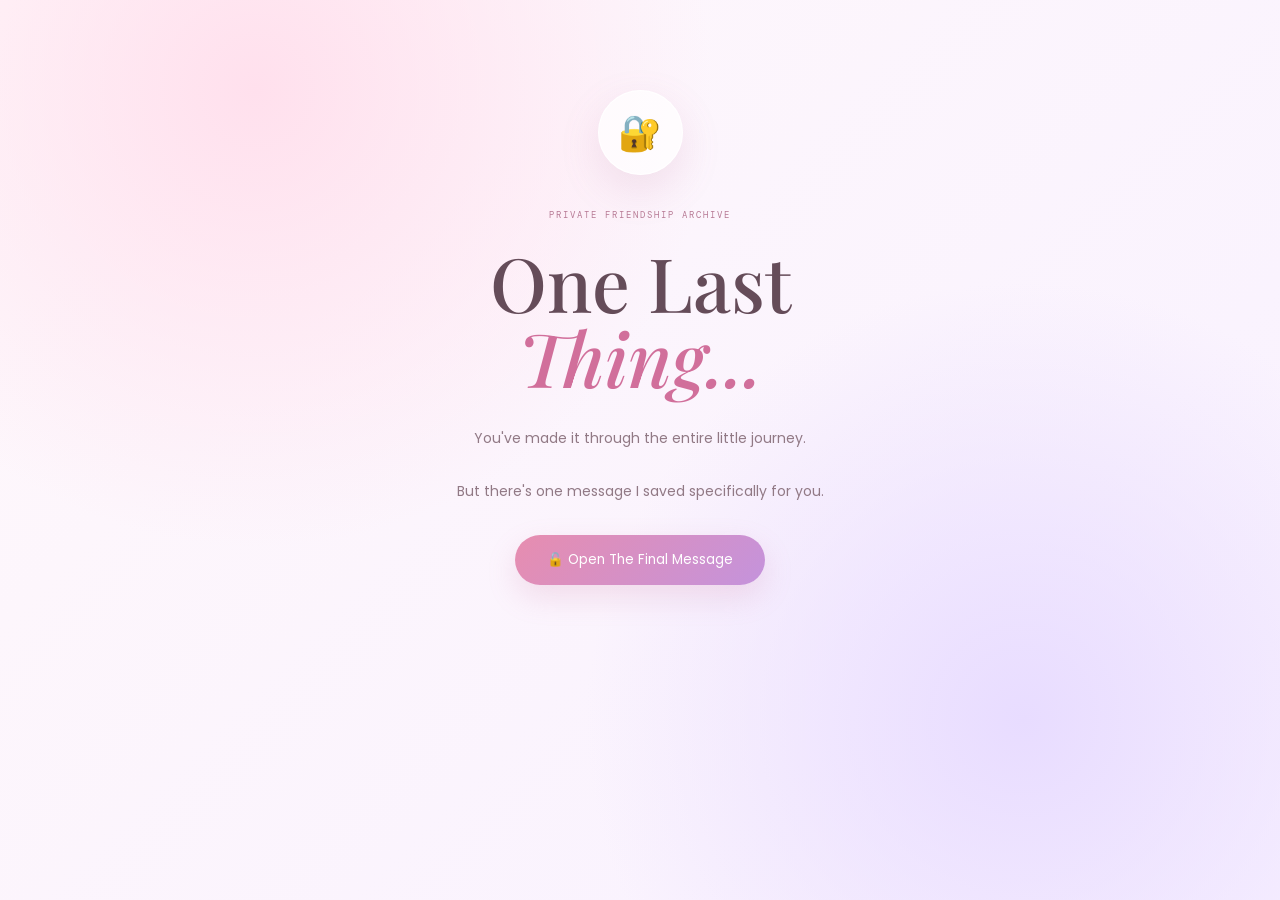
==== commit b5e91fb7: "Add files via upload" ====
--- a/final.html
+++ b/final.html
@@ -16,6 +16,129 @@
         rel="stylesheet"
         href="style.css"
     >
+
+    <style>
+
+        /* =========================
+           FRIENDSHIP VERIFICATION
+        ========================== */
+
+        .verification {
+            display: none;
+            opacity: 0;
+            transform: translateY(20px);
+            transition: all 0.8s ease;
+        }
+
+        .verification.show {
+            display: block;
+            opacity: 1;
+            transform: translateY(0);
+        }
+
+        .verification-icon {
+            font-size: 55px;
+            margin-bottom: 15px;
+        }
+
+        .verification h2 {
+            margin-bottom: 15px;
+        }
+
+        .verification h2 span {
+            display: block;
+        }
+
+        .verification-intro {
+            line-height: 1.7;
+            margin-bottom: 30px;
+        }
+
+        .question-box {
+            animation: questionAppear 0.6s ease;
+        }
+
+        .question-box.hidden {
+            display: none;
+        }
+
+        .question-number {
+            display: block;
+            font-size: 12px;
+            letter-spacing: 2px;
+            margin-bottom: 12px;
+            opacity: 0.7;
+        }
+
+        .question-box h3 {
+            margin-bottom: 25px;
+            line-height: 1.5;
+        }
+
+        .choices {
+            display: grid;
+            grid-template-columns: 1fr 1fr;
+            gap: 12px;
+            max-width: 500px;
+            margin: 0 auto;
+        }
+
+        .choices button {
+            padding: 15px 12px;
+            border: none;
+            border-radius: 14px;
+            cursor: pointer;
+            font-size: 15px;
+            transition: all 0.3s ease;
+        }
+
+        .choices button:hover {
+            transform: translateY(-3px);
+        }
+
+        .verification-result {
+            margin-top: 25px;
+            animation: questionAppear 0.7s ease;
+        }
+
+        .success-icon,
+        .error-icon {
+            font-size: 50px;
+            margin-bottom: 10px;
+        }
+
+        .verification-result h3 {
+            margin-bottom: 10px;
+        }
+
+        .verification-result p {
+            line-height: 1.7;
+            margin-bottom: 20px;
+        }
+
+        @keyframes questionAppear {
+
+            from {
+                opacity: 0;
+                transform: translateY(20px);
+            }
+
+            to {
+                opacity: 1;
+                transform: translateY(0);
+            }
+
+        }
+
+        @media (max-width: 600px) {
+
+            .choices {
+                grid-template-columns: 1fr;
+            }
+
+        }
+
+    </style>
 
 </head>
 
@@ -95,12 +218,266 @@
 
             <button
                 class="unlock-button"
-                onclick="unlockFinal()"
+                onclick="showVerification()"
             >
 
                 🔓 Open The Final Message
 
             </button>
+
+        </section>
+
+
+        <!-- =========================
+             FRIENDSHIP VERIFICATION
+        ========================== -->
+
+        <section
+            id="verification"
+            class="verification"
+        >
+
+            <div class="verification-icon">
+
+                🔐
+
+            </div>
+
+
+            <span class="final-system">
+
+                FRIENDSHIP VERIFICATION
+
+            </span>
+
+
+            <h2>
+
+                Prove you're really
+
+                <span>Alex ♡</span>
+
+            </h2>
+
+
+            <p class="verification-intro">
+
+                Before I let you see the final message...
+
+                <br>
+
+                Let's see if you still remember
+                our little things. 😂
+
+            </p>
+
+
+            <!-- =========================
+                 QUESTION 1
+            ========================== -->
+
+            <div
+                class="question-box"
+                id="question1"
+            >
+
+                <span class="question-number">
+
+                    QUESTION 1 OF 3
+
+                </span>
+
+
+                <h3>
+
+                    What is your favorite gun in PUBG?
+
+                </h3>
+
+
+                <div class="choices">
+
+                    <button
+                        onclick="answerQuestion(1, 'A')"
+                    >
+
+                        🔫 DP
+
+                    </button>
+
+
+                    <button
+                        onclick="answerQuestion(1, 'B')"
+                    >
+
+                        🔫 AKM
+
+                    </button>
+
+
+                    <button
+                        onclick="answerQuestion(1, 'C')"
+                    >
+
+                        🔫 SCAR-L
+
+                    </button>
+
+
+                    <button
+                        onclick="answerQuestion(1, 'D')"
+                    >
+
+                        🔫 M416
+
+                    </button>
+
+                </div>
+
+            </div>
+
+
+            <!-- =========================
+                 QUESTION 2
+            ========================== -->
+
+            <div
+                class="question-box hidden"
+                id="question2"
+            >
+
+                <span class="question-number">
+
+                    QUESTION 2 OF 3
+
+                </span>
+
+
+                <h3>
+
+                  What’s my dog’s name? 🐶
+
+
+                </h3>
+
+
+                <div class="choices">
+
+                    <button
+                        onclick="answerQuestion(2, 'A')"
+                    >
+
+                        Andra
+
+                    </button>
+
+
+                    <button
+                        onclick="answerQuestion(2, 'B')"
+                    >
+
+                        Leon
+
+                    </button>
+
+
+                    <button
+                        onclick="answerQuestion(2, 'C')"
+                    >
+
+                        Charlie
+
+                    </button>
+
+
+                    <button
+                        onclick="answerQuestion(2, 'D')"
+                    >
+
+                        Luna
+
+                    </button>
+
+                </div>
+
+            </div>
+
+
+            <!-- =========================
+                 QUESTION 3
+            ========================== -->
+
+            <div
+                class="question-box hidden"
+                id="question3"
+            >
+
+                <span class="question-number">
+
+                    QUESTION 3 OF 3
+
+                </span>
+
+
+                <h3>
+
+                    How long have we been friends?
+
+                </h3>
+
+
+                <div class="choices">
+
+                    <button
+                        onclick="answerQuestion(3, 'A')"
+                    >
+
+                        💕 3 Years
+
+                    </button>
+
+
+                    <button
+                        onclick="answerQuestion(3, 'B')"
+                    >
+
+                        💕 4 Years
+
+                    </button>
+
+
+                    <button
+                        onclick="answerQuestion(3, 'C')"
+                    >
+
+                        💕 5 Years
+
+                    </button>
+
+
+                    <button
+                        onclick="answerQuestion(3, 'D')"
+                    >
+
+                        💕 6 Years
+
+                    </button>
+
+                </div>
+
+            </div>
+
+
+            <!-- =========================
+                 VERIFICATION RESULT
+            ========================== -->
+
+            <div
+                id="verificationResult"
+                class="verification-result"
+            >
+
+            </div>
 
         </section>
 
@@ -152,7 +529,7 @@
 
                 <p>
 
-                    Eight years.
+                    Five years.
 
                 </p>
 
@@ -160,7 +537,7 @@
                 <p>
 
                     Honestly, when I think about it,
-                    I don't even know how eight years
+                    I don't even know how five years
                     passed so quickly.
 
                 </p>
@@ -203,7 +580,7 @@
 
                 <p>
 
-                    And after eight years, I just want
+                    And after five years, I just want
                     you to know that I'm genuinely
                     thankful that I met you.
 
@@ -272,7 +649,7 @@
 
                 <p>
 
-                    Eight years down.
+                    five years down.
 
                     Hopefully many more to go.
 
@@ -286,7 +663,11 @@
                     <br><br>
 
                     I'm really glad you're part
-                    of my story. Oh wag iiyak ha enjoy mo lang birthday mo. Hahaha (alam konaman dika iiyak tho, pero incase  hahaha)
+                    of my story. Oh wag iiyak ha
+                    enjoy mo lang birthday mo.
+                    Hahaha (alam konaman dika iiyak tho,
+                    pero incase hahaha)
+
                 </p>
 
 
@@ -301,7 +682,7 @@
 
                 <strong>
 
-                    8
+                    5
 
                 </strong>
 
@@ -344,6 +725,7 @@
             class="final-ending"
         >
 
+
             <div class="ending-hearts">
 
                 ♡　♡　♡
@@ -402,14 +784,15 @@
 
             <p class="ending-small">
 
-                Happy Birthday, always. Enjoy your special day!♡
+                Happy Birthday, always.
+                Enjoy your special day!♡
 
             </p>
 
 
             <div class="ending-year">
 
-                2018 — ∞
+                2021 — ∞
 
             </div>
 
@@ -419,54 +802,406 @@
     </main>
 
 
+    <!-- =========================
+         BIRTHDAY MUSIC
+    ========================== -->
+
+    <audio
+        id="birthdayMusic"
+        loop
+        preload="auto"
+    >
+
+        <source
+            src="assets/music/sepfinal.mp3"
+            type="audio/mpeg"
+        >
+
+    </audio>
+
+
     <script>
 
-        function unlockFinal() {
+
+        /* =========================
+           FRIENDSHIP VERIFICATION
+        ========================== */
+
+
+        let currentQuestion = 1;
+
+        let correctCount = 0;
+
+
+        /*
+         * ==========================================
+         * CHANGE THE CORRECT ANSWERS HERE
+         * ==========================================
+         *
+         * Question 1:
+         * A = M416
+         * B = AKM
+         * C = SCAR-L
+         * D = UMP45
+         *
+         * Question 2:
+         * A = PUBG
+         * B = Minecraft
+         * C = Roblox
+         * D = Valorant
+         *
+         * Question 3:
+         * A = 3 Years
+         * B = 4 Years
+         * C = 5 Years
+         * D = 6 Years
+         *
+         * She needs at least 2/3 correct.
+         */
+
+
+        const correctAnswers = {
+
+            1: "A",
+
+            2: "A",
+
+            3: "C"
+
+        };
+
+
+        /* =========================
+           SHOW VERIFICATION
+        ========================== */
+
+        function showVerification() {
+
 
             const intro =
                 document.getElementById(
                     "finalIntro"
                 );
 
+
+            const verification =
+                document.getElementById(
+                    "verification"
+                );
+
+
+            intro.style.display = "none";
+
+
+            verification.classList.add(
+                "show"
+            );
+
+
+            window.scrollTo({
+
+                top: 0,
+
+                behavior: "smooth"
+
+            });
+
+        }
+
+
+        /* =========================
+           ANSWER QUESTION
+        ========================== */
+
+        function answerQuestion(
+            question,
+            answer
+        ) {
+
+
+            /*
+             * Check if answer is correct
+             */
+
+            if (
+                answer ===
+                correctAnswers[question]
+            ) {
+
+                correctCount++;
+
+            }
+
+
+            /*
+             * Hide current question
+             */
+
+            const current =
+                document.getElementById(
+                    "question" + question
+                );
+
+
+            current.classList.add(
+                "hidden"
+            );
+
+
+            /*
+             * Go to next question
+             */
+
+            if (question < 3) {
+
+
+                currentQuestion++;
+
+
+                const next =
+                    document.getElementById(
+                        "question" +
+                        currentQuestion
+                    );
+
+
+                next.classList.remove(
+                    "hidden"
+                );
+
+
+            }
+
+
+            /*
+             * All questions answered
+             */
+
+            else {
+
+                showVerificationResult();
+
+            }
+
+        }
+
+
+        /* =========================
+           SHOW VERIFICATION RESULT
+        ========================== */
+
+        function showVerificationResult() {
+
+
+            const result =
+                document.getElementById(
+                    "verificationResult"
+                );
+
+
+            /*
+             * 2/3 OR 3/3 = SUCCESS
+             */
+
+            if (correctCount >= 3) {
+
+
+                result.innerHTML = `
+
+                    <div class="success-icon">
+                        💗
+                    </div>
+
+                    <h3>
+                        Verification Successful! ♡
+                    </h3>
+
+                    <p>
+                        Okay... I know it's really you. 😂
+                        <br>
+                        Come on in, my fav friend.
+                    </p>
+
+                    <button
+                        class="unlock-button"
+                        onclick="unlockFinal()"
+                    >
+                        💌 Open My Final Message
+                    </button>
+
+                `;
+
+
+            }
+
+
+            /*
+             * 0/3 OR 1/3 = FAILED
+             */
+
+            else {
+
+
+                result.innerHTML = `
+
+                    <div class="error-icon">
+                        😂
+                    </div>
+
+                    <h3>
+                        Hmm... I'm not convinced.
+                    </h3>
+
+                    <p>
+
+                        You only got
+                        <strong>
+                            ${correctCount}/3
+                        </strong>
+                        correct.
+
+                        <br><br>
+
+                        Are you really Alex? 😭
+
+                    </p>
+
+                    <button
+                        class="unlock-button"
+                        onclick="restartVerification()"
+                    >
+                        🔄 Try Again
+                    </button>
+
+                `;
+
+            }
+
+        }
+
+
+        /* =========================
+           RESTART VERIFICATION
+        ========================== */
+
+        function restartVerification() {
+
+
+            /*
+             * Reset score
+             */
+
+            correctCount = 0;
+
+            currentQuestion = 1;
+
+
+            /*
+             * Clear result
+             */
+
+            document.getElementById(
+                "verificationResult"
+            ).innerHTML = "";
+
+
+            /*
+             * Hide all questions
+             */
+
+            document
+                .querySelectorAll(
+                    ".question-box"
+                )
+                .forEach(
+                    function(box) {
+
+                        box.classList.add(
+                            "hidden"
+                        );
+
+                    }
+                );
+
+
+            /*
+             * Show question 1
+             */
+
+            document.getElementById(
+                "question1"
+            ).classList.remove(
+                "hidden"
+            );
+
+
+            /*
+             * Scroll back to question
+             */
+
+            window.scrollTo({
+
+                top: 0,
+
+                behavior: "smooth"
+
+            });
+
+        }
+
+
+        /* =========================
+           UNLOCK FINAL MESSAGE
+        ========================== */
+
+        function unlockFinal() {
+
+
+            const verification =
+                document.getElementById(
+                    "verification"
+                );
+
+
             const message =
                 document.getElementById(
                     "finalMessage"
                 );
 
 
-            intro.classList.add(
-                "unlocking"
+            verification.style.display =
+                "none";
+
+
+            message.classList.add(
+                "show"
             );
 
 
-            setTimeout(() => {
-
-                intro.style.display =
-                    "none";
-
-                message.classList.add(
-                    "show"
-                );
-
-
-                window.scrollTo({
-                    top: 0,
-                    behavior: "smooth"
-                });
-
-
-            }, 900);
-
-        }
-
+            window.scrollTo({
+
+                top: 0,
+
+                behavior: "smooth"
+
+            });
+
+        }
+
+
+        /* =========================
+           SHOW ENDING
+        ========================== */
 
         function showEnding() {
+
 
             const message =
                 document.getElementById(
                     "finalMessage"
                 );
 
+
             const ending =
                 document.getElementById(
                     "finalEnding"
@@ -478,34 +1213,48 @@
             );
 
 
-            setTimeout(() => {
-
-                ending.classList.add(
-                    "show"
-                );
-
-
-                ending.scrollIntoView({
-                    behavior: "smooth"
-                });
-
-
-                createHeartBurst();
-
-            }, 700);
-
-        }
-
+            setTimeout(
+                function() {
+
+
+                    ending.classList.add(
+                        "show"
+                    );
+
+
+                    ending.scrollIntoView({
+
+                        behavior: "smooth"
+
+                    });
+
+
+                    createHeartBurst();
+
+
+                },
+                700
+            );
+
+        }
+
+
+        /* =========================
+           HEART BURST
+        ========================== */
 
         function createHeartBurst() {
 
+
             const hearts = [
+
                 "♡",
                 "💗",
                 "🌸",
                 "✨",
                 "💕",
                 "🌷"
+
             ];
 
 
@@ -514,6 +1263,7 @@
                 i < 25;
                 i++
             ) {
+
 
                 const heart =
                     document.createElement(
@@ -543,9 +1293,10 @@
 
 
                 heart.style.fontSize =
-                    (12 +
-                    Math.random() * 18)
-                    + "px";
+                    (
+                        12 +
+                        Math.random() * 18
+                    ) + "px";
 
 
                 document.body.appendChild(
@@ -553,53 +1304,62 @@
                 );
 
 
-                setTimeout(() => {
-
-                    heart.remove();
-
-                }, 4000);
+                setTimeout(
+                    function() {
+
+                        heart.remove();
+
+                    },
+                    4000
+                );
 
             }
 
         }
 
+
+        /* =========================
+           BIRTHDAY MUSIC
+        ========================== */
+
+        const music =
+            document.getElementById(
+                "birthdayMusic"
+            );
+
+
+        const params =
+            new URLSearchParams(
+                window.location.search
+            );
+
+
+        if (
+            params.get("playMusic") ===
+            "true"
+        ) {
+
+
+            music.volume = 0.35;
+
+
+            music.play().catch(
+                function(error) {
+
+                    console.log(
+                        "Browser blocked autoplay:",
+                        error
+                    );
+
+                }
+            );
+
+        }
+
+
     </script>
-    <audio id="birthdayMusic" loop preload="auto">
-    <source
-        src="assets/music/sepfinal.mp3"
-        type="audio/mpeg"
-    >
-</audio>
-
-<script>
-
-const music =
-    document.getElementById("birthdayMusic");
-
-const params =
-    new URLSearchParams(
-        window.location.search
-    );
-
-if (params.get("playMusic") === "true") {
-
-    music.volume = 0.35;
-
-    music.play().catch(error => {
-
-        console.log(
-            "Browser blocked autoplay:",
-            error
-        );
-
-    });
-
-}
-
-</script>
-
 
 
 </body>
 
-</html>s+</html>
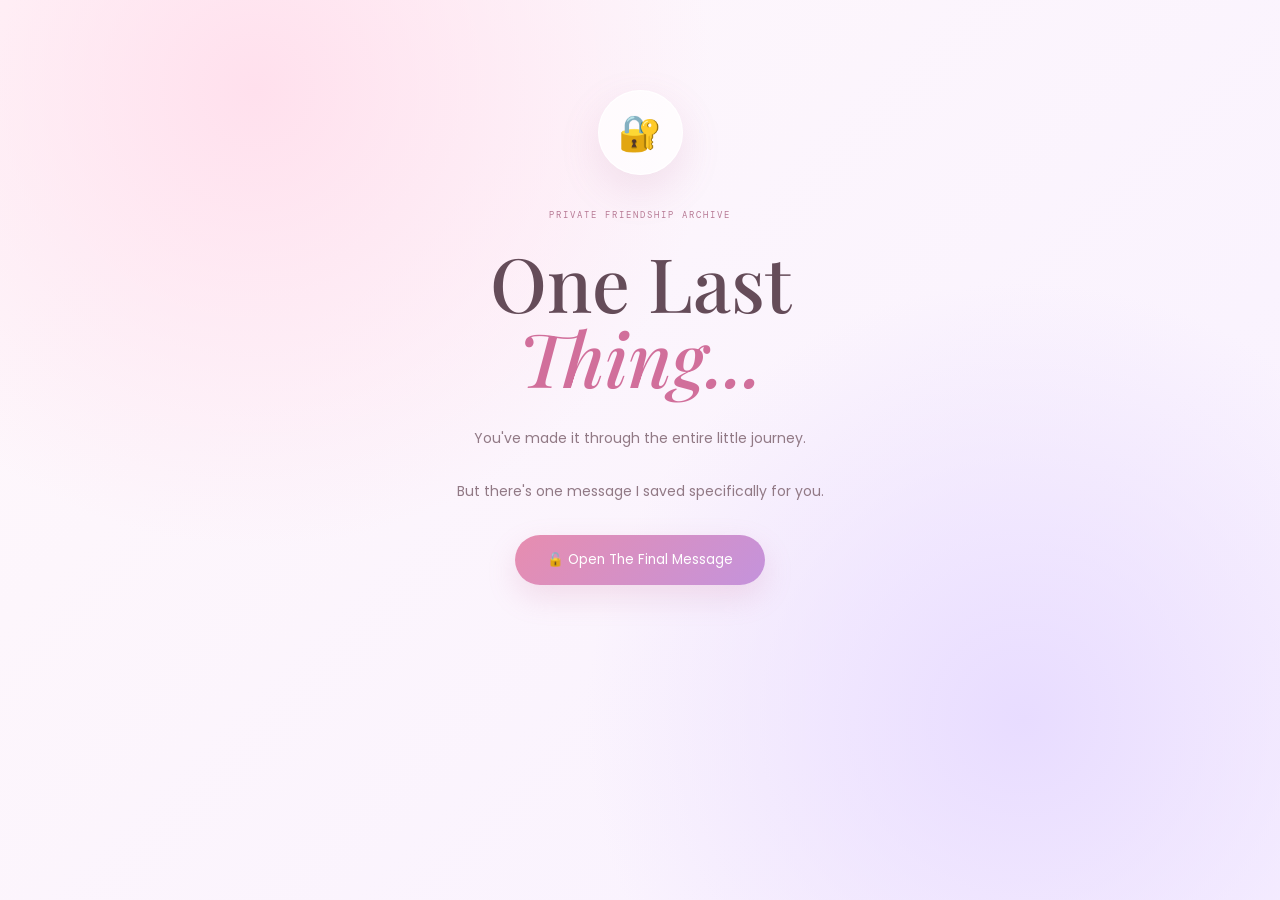
==== commit f622042e: "Fix typo in print statement" ====
--- a/final.html
+++ b/final.html
@@ -662,11 +662,19 @@
 
                     <br><br>
 
-                    I'm really glad you're part
-                    of my story. Oh wag iiyak ha
-                    enjoy mo lang birthday mo.
-                    Hahaha (alam konaman dika iiyak tho,
-                    pero incase hahaha)
+                 I’m really glad you’re part of my story. ❤️
+                Oh, wag iiyak ha—enjoy mo lang birthday mo! Hahaha.
+                Sorry di ako makapunta diyan sa 12, but still,
+                if you ever need a companion, I’m always here for you, 
+                just like how you were there for me when I needed a companion the most.
+                I’ll always treasure this friendship until the end.
+                And hey, I don’t mention the London guy here ha. 
+                Ako at ikaw muna dito. Hahaha, joke lang! 😂
+                Yun, ang dami ko na namang dada. 
+                But anyway, happiest birthday to my favorite friend! 🫶 
+                If reincarnation is real, I hope in the next life, friends pa rin tayo.
+                Love lots! Byeee, enjoy your day! ❤️
+
 
                 </p>
 
@@ -1362,4 +1370,4 @@
 
 </body>
 
-</html>+</html>
